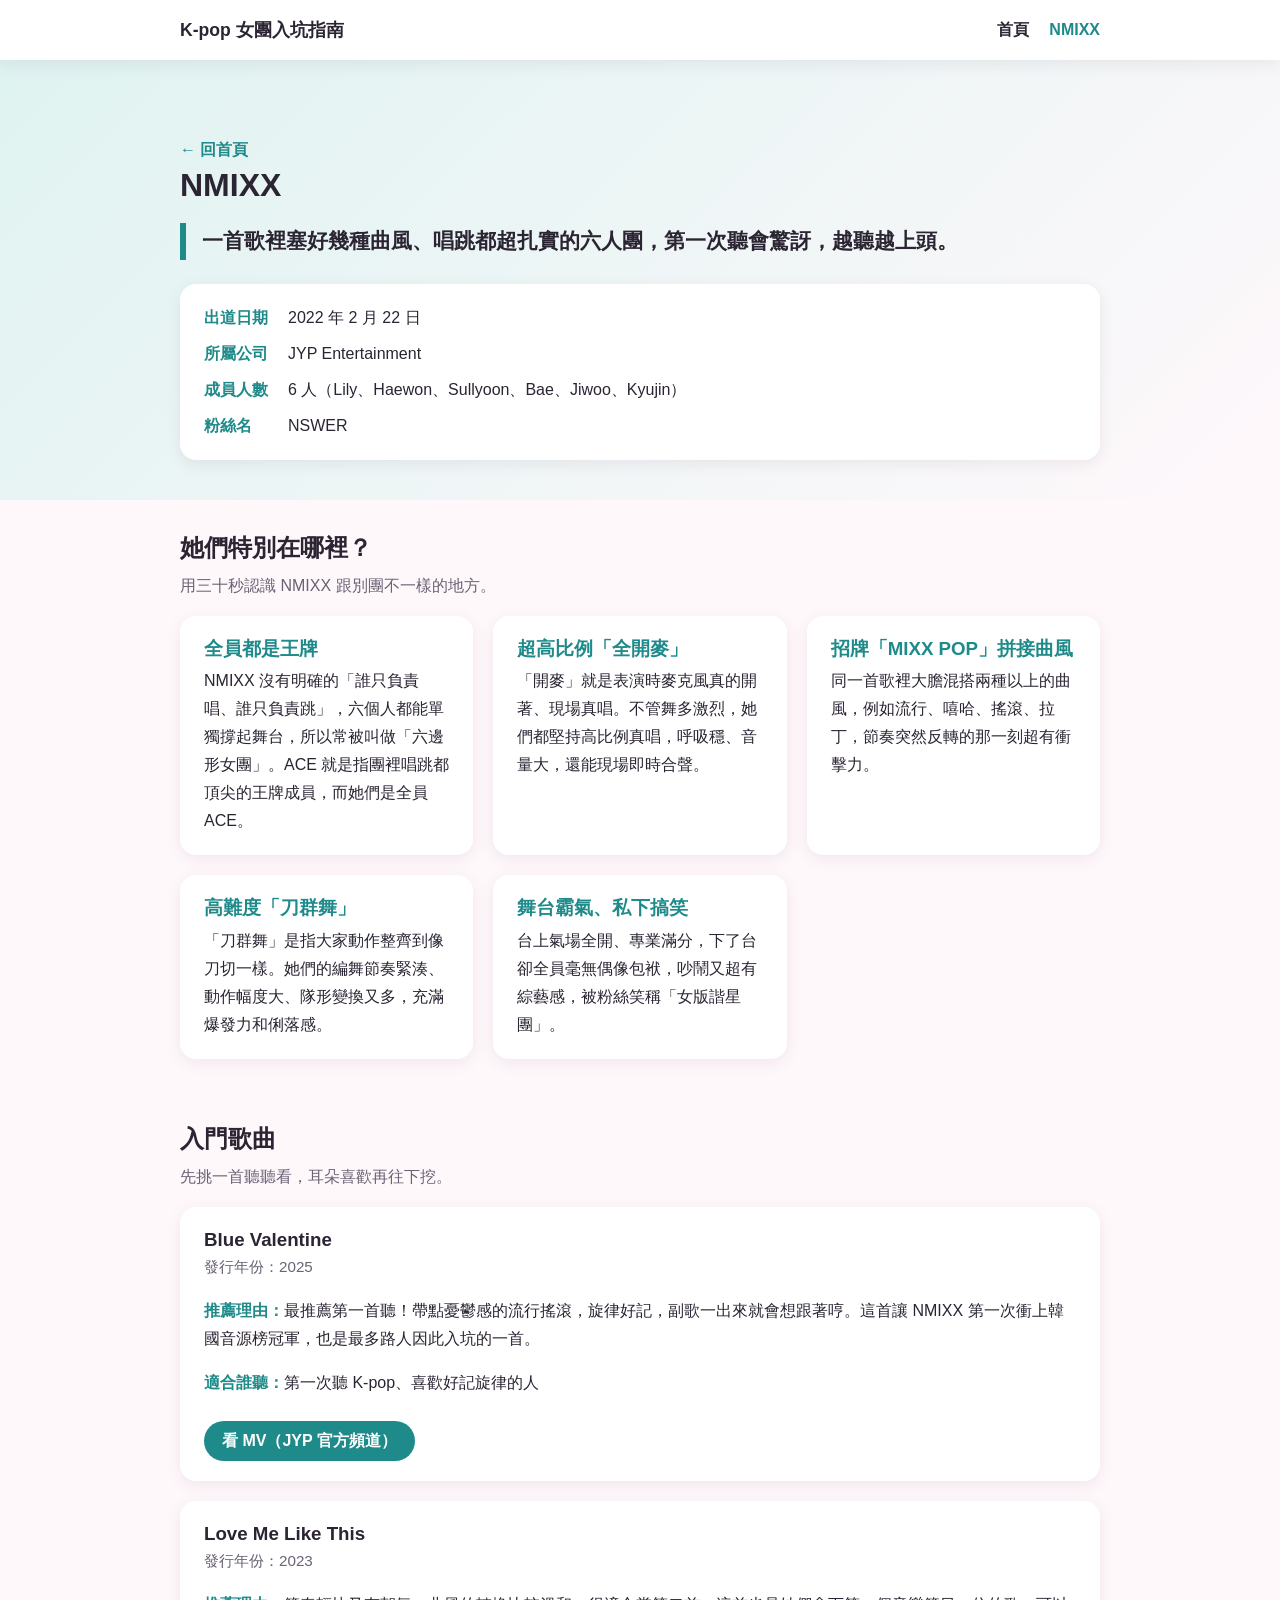
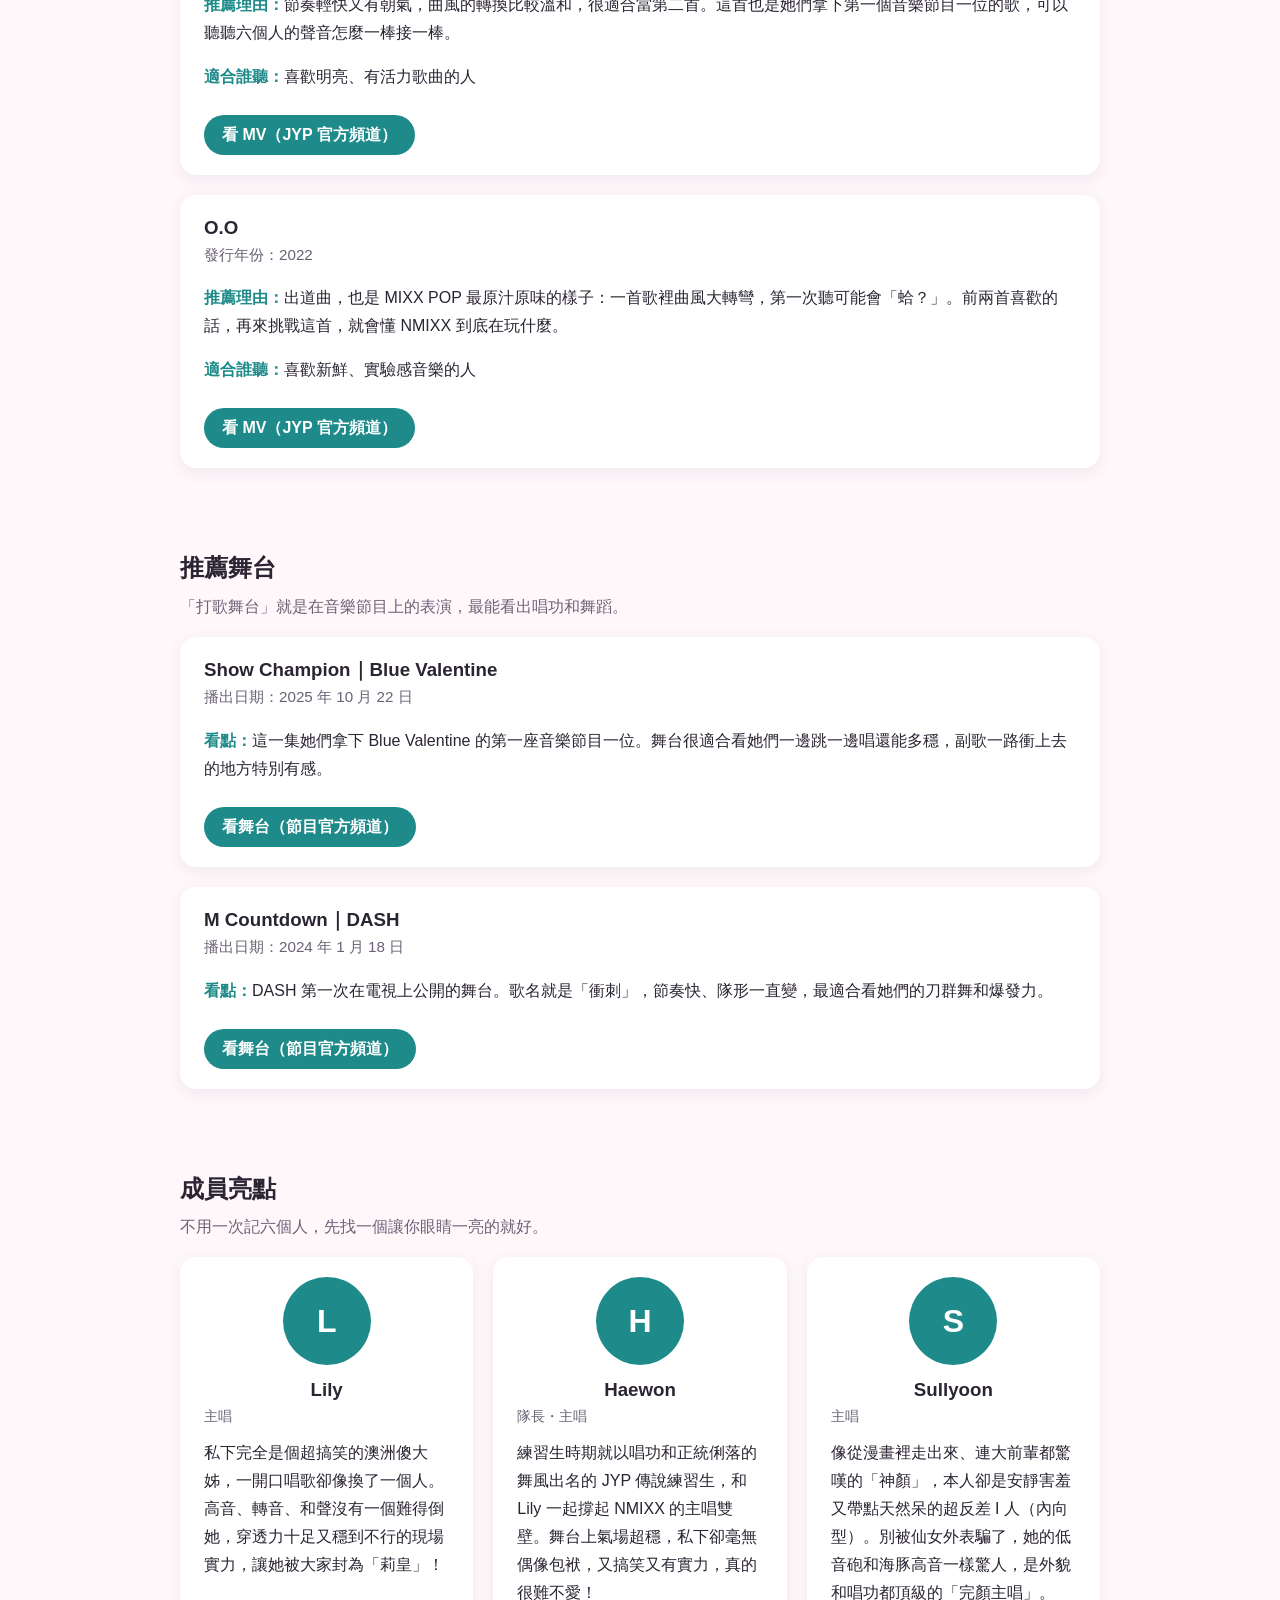
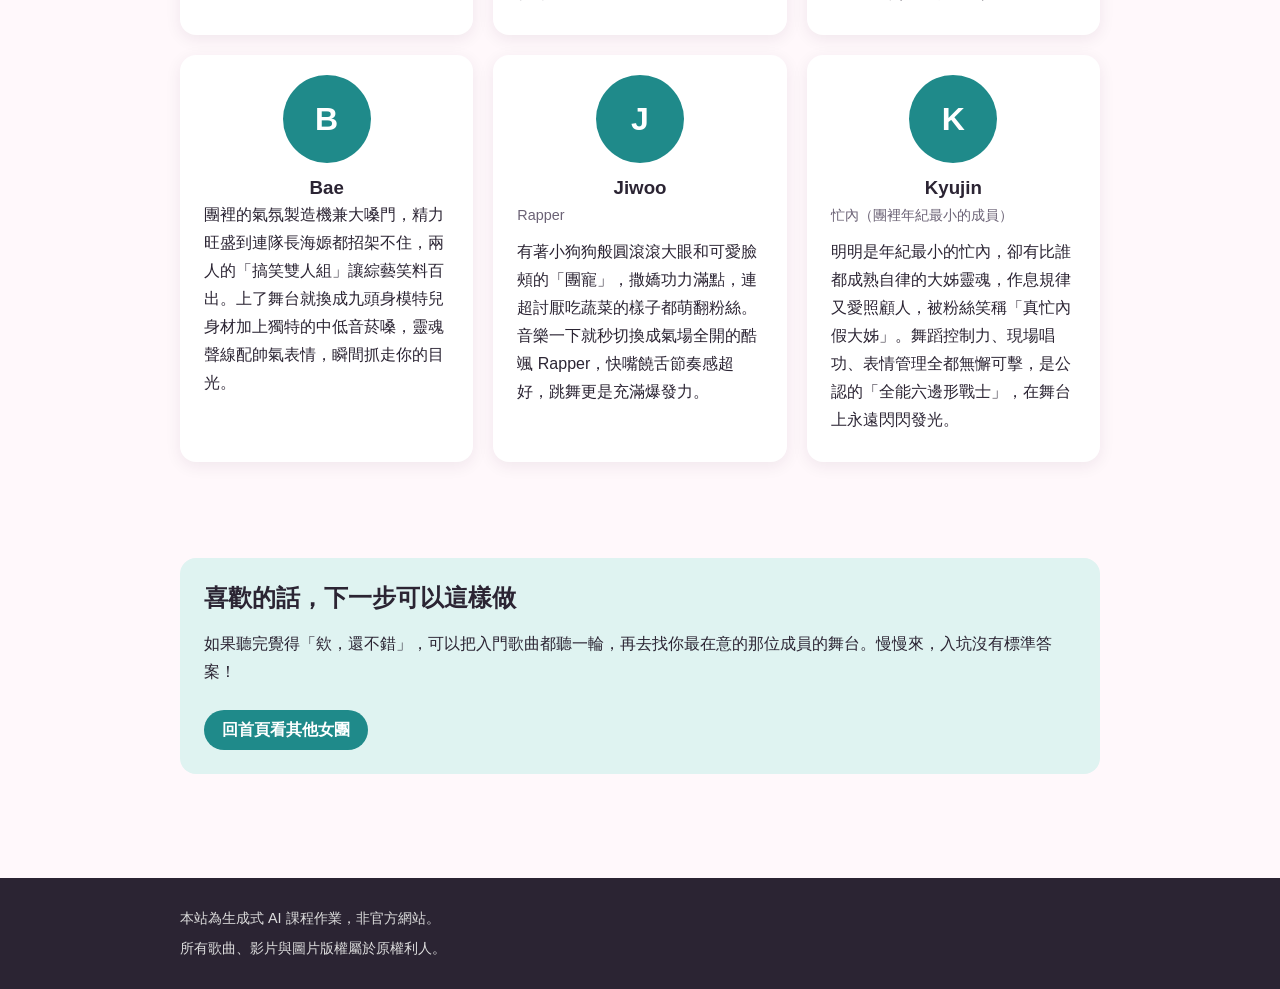
==== groups/nmixx.html @ 495c1757 "上傳 K-pop 女團入坑指南正式版" ====
<!DOCTYPE html>
<html lang="zh-Hant" class="no-js">
<head>
  <meta charset="UTF-8">
  <meta name="viewport" content="width=device-width, initial-scale=1.0">
  <title>NMIXX 入坑指南｜K-pop 女團入坑指南</title>
  <meta name="description" content="NMIXX 新手入坑指南：一句話介紹、團體特色、入門歌曲、推薦舞台、成員亮點。">
  <!-- 這個檔案在 groups/ 資料夾裡，所以要用 ../ 回到上一層找 css -->
  <link rel="stylesheet" href="../css/style.css">
</head>
<body class="group-nmixx">

  <!-- ===== 頁首與導覽列（和首頁一致） ===== -->
  <header class="site-header">
    <div class="container header-inner">
      <a class="site-title" href="../index.html">K-pop 女團入坑指南</a>
      <button class="nav-toggle" aria-expanded="false" aria-controls="site-nav">選單 ☰</button>
      <nav class="site-nav" id="site-nav" aria-label="主選單">
        <ul>
          <li><a href="../index.html">首頁</a></li>
          <li><a href="nmixx.html" aria-current="page">NMIXX</a></li>
        </ul>
      </nav>
    </div>
  </header>

  <main>
    <!-- ===== 區塊 1：基本資料＋一句話介紹 ===== -->
    <section class="hero">
      <div class="container">
        <a class="back-link" href="../index.html">← 回首頁</a>
        <h1>NMIXX</h1>
        <p class="one-liner">一首歌裡塞好幾種曲風、唱跳都超扎實的六人團，第一次聽會驚訝，越聽越上頭。</p>

        <div class="card profile">
          <dl>
            <dt>出道日期</dt>
            <dd>2022 年 2 月 22 日</dd>
            <dt>所屬公司</dt>
            <dd>JYP Entertainment</dd>
            <dt>成員人數</dt>
            <dd>6 人（Lily、Haewon、Sullyoon、Bae、Jiwoo、Kyujin）</dd>
            <dt>粉絲名</dt>
            <dd>NSWER</dd>
          </dl>
        </div>
      </div>
    </section>

    <!-- ===== 區塊 2：團體特色 ===== -->
    <section>
      <div class="container">
        <h2>她們特別在哪裡？</h2>
        <p class="section-intro">用三十秒認識 NMIXX 跟別團不一樣的地方。</p>
        <!-- 團體特色依作者指定為 5 點 -->
        <div class="grid">
          <div class="card feature">
            <h3>全員都是王牌</h3>
            <p>NMIXX 沒有明確的「誰只負責唱、誰只負責跳」，六個人都能單獨撐起舞台，所以常被叫做「六邊形女團」。ACE 就是指團裡唱跳都頂尖的王牌成員，而她們是全員 ACE。</p>
          </div>
          <div class="card feature">
            <h3>超高比例「全開麥」</h3>
            <p>「開麥」就是表演時麥克風真的開著、現場真唱。不管舞多激烈，她們都堅持高比例真唱，呼吸穩、音量大，還能現場即時合聲。</p>
          </div>
          <div class="card feature">
            <h3>招牌「MIXX POP」拼接曲風</h3>
            <p>同一首歌裡大膽混搭兩種以上的曲風，例如流行、嘻哈、搖滾、拉丁，節奏突然反轉的那一刻超有衝擊力。</p>
          </div>
          <div class="card feature">
            <h3>高難度「刀群舞」</h3>
            <p>「刀群舞」是指大家動作整齊到像刀切一樣。她們的編舞節奏緊湊、動作幅度大、隊形變換又多，充滿爆發力和俐落感。</p>
          </div>
          <div class="card feature">
            <h3>舞台霸氣、私下搞笑</h3>
            <p>台上氣場全開、專業滿分，下了台卻全員毫無偶像包袱，吵鬧又超有綜藝感，被粉絲笑稱「女版諧星團」。</p>
          </div>
        </div>
      </div>
    </section>

    <!-- ===== 區塊 3：入門歌曲 =====
         正式版：3 首（CLAUDE.md 規定 3–5 首），影片皆為 JYP 官方頻道。
         新增歌曲時，複製整個 <article class="card pick"> 區塊 -->
    <section>
      <div class="container">
        <h2>入門歌曲</h2>
        <p class="section-intro">先挑一首聽聽看，耳朵喜歡再往下挖。</p>

        <article class="card pick">
          <h3>Blue Valentine</h3>
          <p class="meta">發行年份：2025</p>
          <p><span class="label">推薦理由：</span>最推薦第一首聽！帶點憂鬱感的流行搖滾，旋律好記，副歌一出來就會想跟著哼。這首讓 NMIXX 第一次衝上韓國音源榜冠軍，也是最多路人因此入坑的一首。</p>
          <p><span class="label">適合誰聽：</span>第一次聽 K-pop、喜歡好記旋律的人</p>
          <a class="btn" href="https://www.youtube.com/watch?v=EmeW6li6bbo" target="_blank" rel="noopener">看 MV（JYP 官方頻道）</a>
        </article>

        <article class="card pick">
          <h3>Love Me Like This</h3>
          <p class="meta">發行年份：2023</p>
          <p><span class="label">推薦理由：</span>節奏輕快又有朝氣，曲風的轉換比較溫和，很適合當第二首。這首也是她們拿下第一個音樂節目一位的歌，可以聽聽六個人的聲音怎麼一棒接一棒。</p>
          <p><span class="label">適合誰聽：</span>喜歡明亮、有活力歌曲的人</p>
          <a class="btn" href="https://www.youtube.com/watch?v=EDnwWcFpObo" target="_blank" rel="noopener">看 MV（JYP 官方頻道）</a>
        </article>

        <article class="card pick">
          <h3>O.O</h3>
          <p class="meta">發行年份：2022</p>
          <p><span class="label">推薦理由：</span>出道曲，也是 MIXX POP 最原汁原味的樣子：一首歌裡曲風大轉彎，第一次聽可能會「蛤？」。前兩首喜歡的話，再來挑戰這首，就會懂 NMIXX 到底在玩什麼。</p>
          <p><span class="label">適合誰聽：</span>喜歡新鮮、實驗感音樂的人</p>
          <a class="btn" href="https://www.youtube.com/watch?v=3GWscde8rM8" target="_blank" rel="noopener">看 MV（JYP 官方頻道）</a>
        </article>
      </div>
    </section>

    <!-- ===== 區塊 4：推薦舞台 =====
         正式版：2 個（CLAUDE.md 規定 2–4 個），影片皆為節目官方頻道 -->
    <section>
      <div class="container">
        <h2>推薦舞台</h2>
        <p class="section-intro">「打歌舞台」就是在音樂節目上的表演，最能看出唱功和舞蹈。</p>

        <article class="card pick">
          <h3>Show Champion｜Blue Valentine</h3>
          <p class="meta">播出日期：2025 年 10 月 22 日</p>
          <p><span class="label">看點：</span>這一集她們拿下 Blue Valentine 的第一座音樂節目一位。舞台很適合看她們一邊跳一邊唱還能多穩，副歌一路衝上去的地方特別有感。</p>
          <a class="btn" href="https://www.youtube.com/watch?v=1QH321DFpo0" target="_blank" rel="noopener">看舞台（節目官方頻道）</a>
        </article>

        <article class="card pick">
          <h3>M Countdown｜DASH</h3>
          <p class="meta">播出日期：2024 年 1 月 18 日</p>
          <p><span class="label">看點：</span>DASH 第一次在電視上公開的舞台。歌名就是「衝刺」，節奏快、隊形一直變，最適合看她們的刀群舞和爆發力。</p>
          <a class="btn" href="https://www.youtube.com/watch?v=7T0Y1jU03GA" target="_blank" rel="noopener">看舞台（節目官方頻道）</a>
        </article>
      </div>
    </section>

    <!-- ===== 區塊 5：成員亮點 =====
         藝名、亮點介紹必填；擔當／位置、代表片段選填。
         亮點內容整理自作者提供的心得 -->
    <section>
      <div class="container">
        <h2>成員亮點</h2>
        <p class="section-intro">不用一次記六個人，先找一個讓你眼睛一亮的就好。</p>
        <div class="grid">

          <article class="card member">
            <div class="avatar" aria-hidden="true">L</div>
            <h3>Lily</h3>
            <p class="position">主唱</p>
            <p>私下完全是個超搞笑的澳洲傻大姊，一開口唱歌卻像換了一個人。高音、轉音、和聲沒有一個難得倒她，穿透力十足又穩到不行的現場實力，讓她被大家封為「莉皇」！</p>
          </article>

          <article class="card member">
            <div class="avatar" aria-hidden="true">H</div>
            <h3>Haewon</h3>
            <p class="position">隊長・主唱</p>
            <p>練習生時期就以唱功和正統俐落的舞風出名的 JYP 傳說練習生，和 Lily 一起撐起 NMIXX 的主唱雙壁。舞台上氣場超穩，私下卻毫無偶像包袱，又搞笑又有實力，真的很難不愛！</p>
          </article>

          <article class="card member">
            <div class="avatar" aria-hidden="true">S</div>
            <h3>Sullyoon</h3>
            <p class="position">主唱</p>
            <p>像從漫畫裡走出來、連大前輩都驚嘆的「神顏」，本人卻是安靜害羞又帶點天然呆的超反差 I 人（內向型）。別被仙女外表騙了，她的低音砲和海豚高音一樣驚人，是外貌和唱功都頂級的「完顏主唱」。</p>
          </article>

          <article class="card member">
            <div class="avatar" aria-hidden="true">B</div>
            <h3>Bae</h3>
            <p>團裡的氣氛製造機兼大嗓門，精力旺盛到連隊長海嫄都招架不住，兩人的「搞笑雙人組」讓綜藝笑料百出。上了舞台就換成九頭身模特兒身材加上獨特的中低音菸嗓，靈魂聲線配帥氣表情，瞬間抓走你的目光。</p>
          </article>

          <article class="card member">
            <div class="avatar" aria-hidden="true">J</div>
            <h3>Jiwoo</h3>
            <p class="position">Rapper</p>
            <p>有著小狗狗般圓滾滾大眼和可愛臉頰的「團寵」，撒嬌功力滿點，連超討厭吃蔬菜的樣子都萌翻粉絲。音樂一下就秒切換成氣場全開的酷颯 Rapper，快嘴饒舌節奏感超好，跳舞更是充滿爆發力。</p>
          </article>

          <article class="card member">
            <div class="avatar" aria-hidden="true">K</div>
            <h3>Kyujin</h3>
            <p class="position">忙內（團裡年紀最小的成員）</p>
            <p>明明是年紀最小的忙內，卻有比誰都成熟自律的大姊靈魂，作息規律又愛照顧人，被粉絲笑稱「真忙內假大姊」。舞蹈控制力、現場唱功、表情管理全都無懈可擊，是公認的「全能六邊形戰士」，在舞台上永遠閃閃發光。</p>
          </article>

        </div>
      </div>
    </section>

    <!-- ===== 區塊 6：下一步去哪裡 ===== -->
    <section>
      <div class="container">
        <div class="next-step">
          <h2>喜歡的話，下一步可以這樣做</h2>
          <p>如果聽完覺得「欸，還不錯」，可以把入門歌曲都聽一輪，再去找你最在意的那位成員的舞台。慢慢來，入坑沒有標準答案！</p>
          <a class="btn" href="../index.html">回首頁看其他女團</a>
        </div>
      </div>
    </section>
  </main>

  <!-- ===== 頁尾（和首頁一致） ===== -->
  <footer class="site-footer">
    <div class="container">
      <p>本站為生成式 AI 課程作業，非官方網站。</p>
      <p>所有歌曲、影片與圖片版權屬於原權利人。</p>
    </div>
  </footer>

  <script src="../js/main.js"></script>
</body>
</html>
---- css/style.css ----
/* =========================================
   K-pop 女團入坑指南 — 全站共用樣式
   ========================================= */

/* ---------- 1. 全站基本色（CSS 變數） ---------- */
:root {
  --bg: #fff8fb;          /* 頁面背景 */
  --text: #2b2433;        /* 主要文字 */
  --text-soft: #6b6275;   /* 次要文字 */
  --card: #ffffff;        /* 卡片底色 */
  --main: #e0558f;        /* 全站主色（粉紅） */
  --main-soft: #fde4ef;   /* 主色的淡色版 */
  --radius: 16px;         /* 圓角大小 */
  --shadow: 0 4px 16px rgba(60, 30, 70, 0.08);
}

/* ---------- 2. 各女團代表色 ----------
   在 <body> 或卡片加上 class="group-團名"，就會換成該團顏色 */
.group-nmixx {
  --main: #1f8a8a;        /* NMIXX 頁面用的青綠色（設計選擇，非官方色） */
  --main-soft: #dff3f1;
}

/* ---------- 3. 基本設定 ---------- */
* { box-sizing: border-box; }

body {
  margin: 0;
  background: var(--bg);
  color: var(--text);
  font-family: "Microsoft JhengHei", "PingFang TC", "Noto Sans TC", sans-serif;
  line-height: 1.75;
}

a { color: var(--main); }

h1, h2, h3 { line-height: 1.35; }

.container {
  max-width: 960px;
  margin: 0 auto;
  padding: 0 20px;
}

/* ---------- 4. 頁首與導覽列 ---------- */
.site-header {
  background: var(--card);
  box-shadow: var(--shadow);
  position: sticky;
  top: 0;
  z-index: 10;
}

.header-inner {
  display: flex;
  align-items: center;
  justify-content: space-between;
  min-height: 60px;
}

.site-title {
  font-weight: bold;
  font-size: 1.1rem;
  color: var(--text);
  text-decoration: none;
}

.site-nav ul {
  list-style: none;
  display: flex;
  gap: 20px;
  margin: 0;
  padding: 0;
}

.site-nav a {
  color: var(--text);
  text-decoration: none;
  font-weight: bold;
}

.site-nav a:hover,
.site-nav a[aria-current="page"] { color: var(--main); }

/* 手機版選單按鈕：電腦版先隱藏 */
.nav-toggle {
  display: none;
  background: var(--main-soft);
  border: none;
  border-radius: 8px;
  padding: 6px 12px;
  font-size: 1rem;
  cursor: pointer;
}

/* ---------- 5. 主視覺區（Hero） ---------- */
.hero {
  background: linear-gradient(135deg, var(--main-soft), var(--bg));
  padding: 56px 0 40px;
}

.hero h1 { font-size: 2rem; margin: 0 0 12px; }

.hero .lead {
  font-size: 1.15rem;
  max-width: 640px;
  margin: 0;
}

/* ---------- 6. 區塊與卡片 ---------- */
section { padding: 32px 0; }

section h2 {
  font-size: 1.5rem;
  margin: 0 0 8px;
}

.section-intro { color: var(--text-soft); margin-top: 0; }

.card {
  background: var(--card);
  border-radius: var(--radius);
  box-shadow: var(--shadow);
  padding: 20px 24px;
}

/* 自動排版的格子：手機一欄，螢幕夠寬時變多欄 */
.grid {
  display: grid;
  grid-template-columns: repeat(auto-fit, minmax(240px, 1fr));
  gap: 20px;
}

/* 標籤 */
.tag-list {
  list-style: none;
  display: flex;
  flex-wrap: wrap;
  gap: 8px;
  padding: 0;
  margin: 12px 0;
}

.tag {
  background: var(--main-soft);
  color: var(--main);
  border-radius: 999px;
  padding: 2px 12px;
  font-size: 0.9rem;
  font-weight: bold;
}

/* ---------- 7. 首頁：女團卡片 ---------- */
.group-card {
  display: block;
  text-decoration: none;
  color: var(--text);
  overflow: hidden;
  padding: 0;
  transition: transform 0.2s, box-shadow 0.2s;
}

.group-card:hover,
.group-card:focus {
  transform: translateY(-4px);
  box-shadow: 0 8px 24px rgba(60, 30, 70, 0.15);
}

/* 卡片上方的代表色色塊（之後可換成照片） */
.group-card .cover {
  background: var(--main);
  color: #fff;
  height: 120px;
  display: flex;
  align-items: center;
  justify-content: center;
  font-size: 2rem;
  font-weight: bold;
  letter-spacing: 0.1em;
}

.group-card .card-body { padding: 16px 20px 20px; }
.group-card h3 { margin: 0 0 4px; }
.group-card .more { color: var(--main); font-weight: bold; }

/* 還沒開放的團體卡片 */
.group-card.coming-soon {
  opacity: 0.6;
  cursor: default;
}
.group-card.coming-soon .cover { background: #c9c2cf; }
.group-card.coming-soon:hover { transform: none; }

/* 新手小提示 */
.tips { counter-reset: tip; }
.tips .card h3 { margin-top: 0; color: var(--main); }

/* ---------- 8. 女團頁 ---------- */
.back-link {
  display: inline-block;
  margin-top: 20px;
  text-decoration: none;
  font-weight: bold;
}

/* 一句話介紹 */
.one-liner {
  font-size: 1.3rem;
  font-weight: bold;
  border-left: 6px solid var(--main);
  padding-left: 16px;
  margin: 16px 0 24px;
}

/* 基本資料表 */
.profile dl {
  display: grid;
  grid-template-columns: max-content 1fr;
  gap: 8px 20px;
  margin: 0;
}
.profile dt { font-weight: bold; color: var(--main); }
.profile dd { margin: 0; }

/* 團體特色 */
.feature h3 { margin: 0 0 6px; color: var(--main); }
.feature p { margin: 0; }

/* 歌曲與舞台推薦卡 */
.pick { margin-bottom: 20px; }
.pick h3 { margin: 0; }
.pick .meta { color: var(--text-soft); margin: 2px 0 12px; font-size: 0.95rem; }
.pick .label { font-weight: bold; color: var(--main); }

.btn {
  display: inline-block;
  background: var(--main);
  color: #fff;
  text-decoration: none;
  font-weight: bold;
  border-radius: 999px;
  padding: 6px 18px;
  margin-top: 8px;
}

/* 成員亮點卡 */
.member { text-align: center; }

/* 沒有照片時的代表色圓形頭像 */
.member .avatar {
  width: 88px;
  height: 88px;
  border-radius: 50%;
  background: var(--main);
  color: #fff;
  font-size: 2rem;
  font-weight: bold;
  display: flex;
  align-items: center;
  justify-content: center;
  margin: 0 auto 12px;
}

.member h3 { margin: 0; }
.member .position { color: var(--text-soft); font-size: 0.9rem; margin: 2px 0 10px; }
.member p { text-align: left; margin: 0 0 8px; }

/* 下一步區塊 */
.next-step {
  background: var(--main-soft);
  border-radius: var(--radius);
  padding: 24px;
  margin: 32px 0;
}

/* ---------- 9. 待確認／待補標示（正式發布前要全部移除） ---------- */
.todo {
  background: #fff3a6;
  color: #6b4e00;
  border-radius: 4px;
  padding: 0 4px;
  font-size: 0.9em;
  font-weight: bold;
}

.todo-link { cursor: not-allowed; }

/* ---------- 10. 頁尾 ---------- */
.site-footer {
  background: var(--text);
  color: #ddd;
  padding: 24px 0;
  margin-top: 40px;
  font-size: 0.9rem;
}
.site-footer p { margin: 4px 0; }

/* ---------- 11. 手機版（螢幕寬度 640px 以下） ---------- */
@media (max-width: 640px) {
  .nav-toggle { display: block; }

  /* 選單預設收起，按按鈕後加上 .open 才展開 */
  .site-nav {
    display: none;
    position: absolute;
    top: 60px;
    left: 0;
    right: 0;
    background: var(--card);
    box-shadow: var(--shadow);
  }
  .site-nav.open { display: block; }
  .site-nav ul { flex-direction: column; gap: 0; }
  .site-nav a { display: block; padding: 12px 20px; }

  .hero h1 { font-size: 1.6rem; }
  .one-liner { font-size: 1.1rem; }
}

/* 沒有 JavaScript 時，手機選單直接展開，確保一定能點 */
.no-js .site-nav { display: block; position: static; box-shadow: none; }
.no-js .nav-toggle { display: none; }
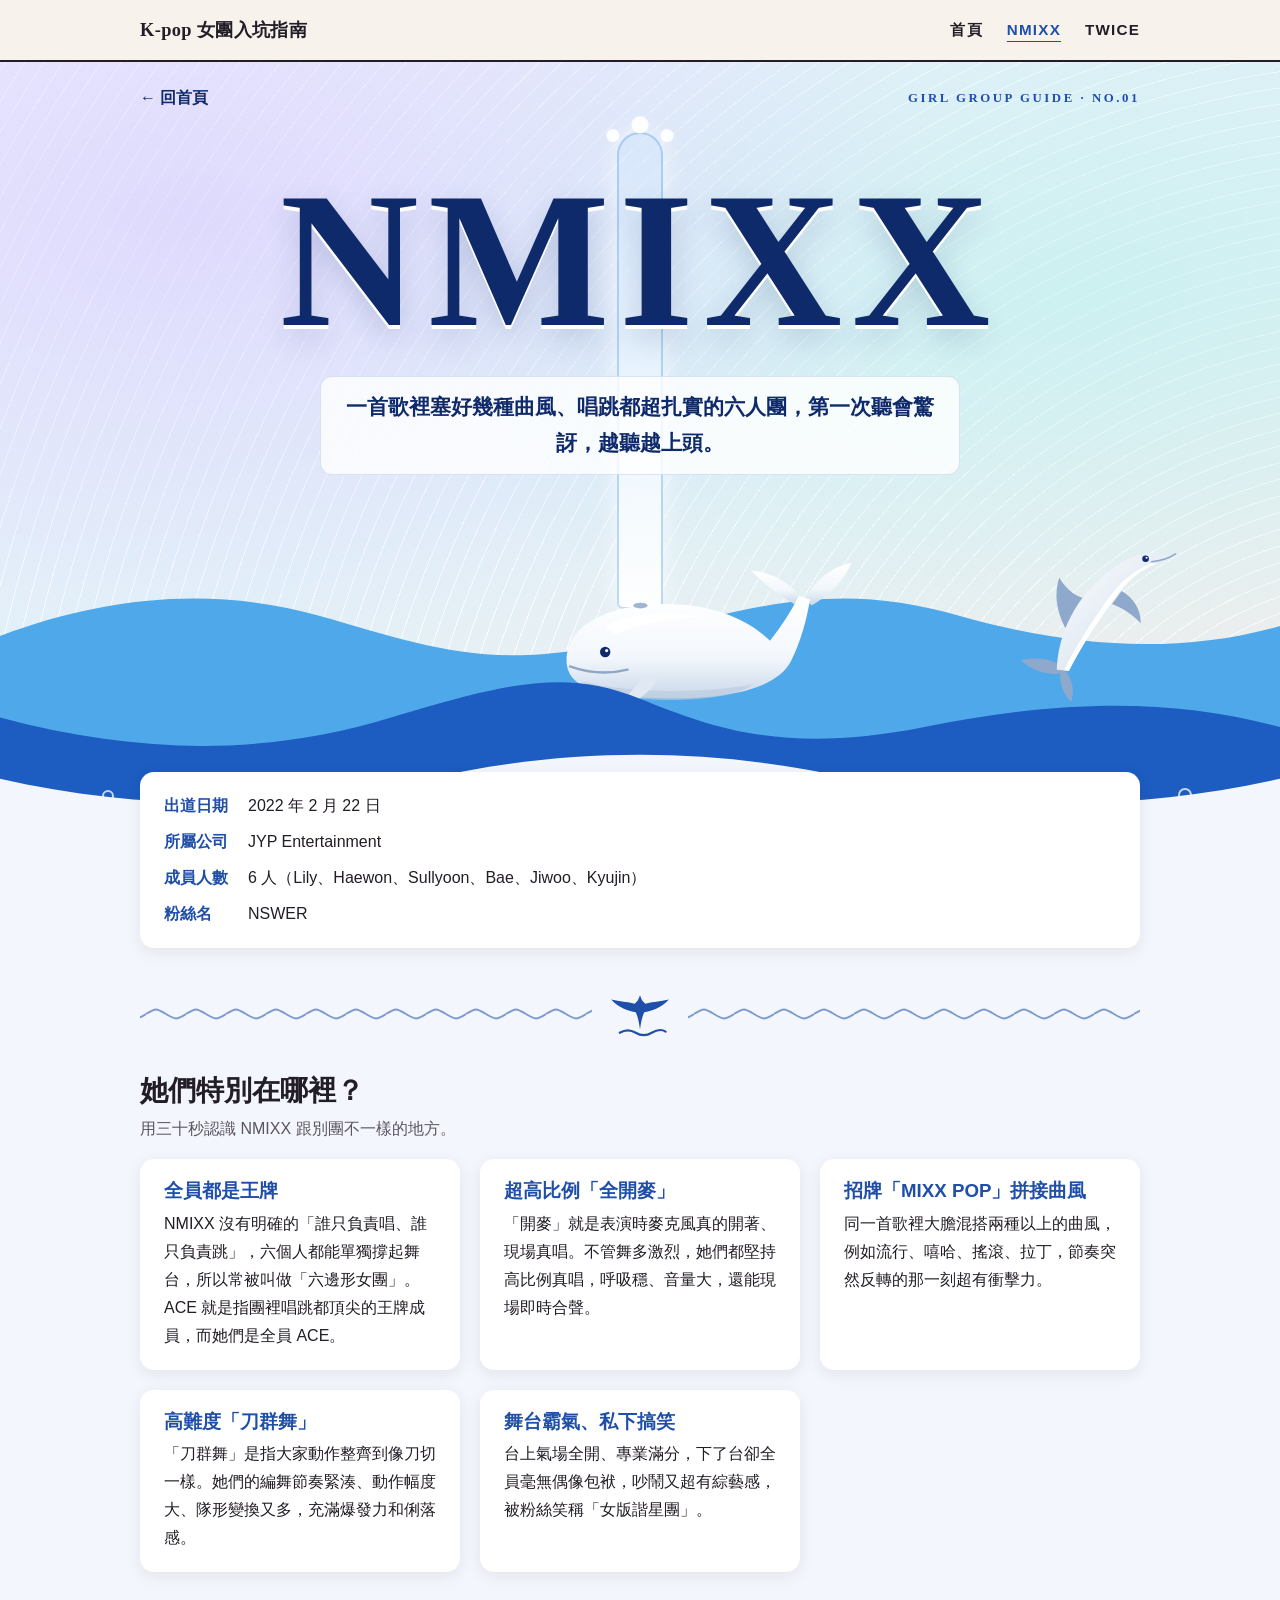
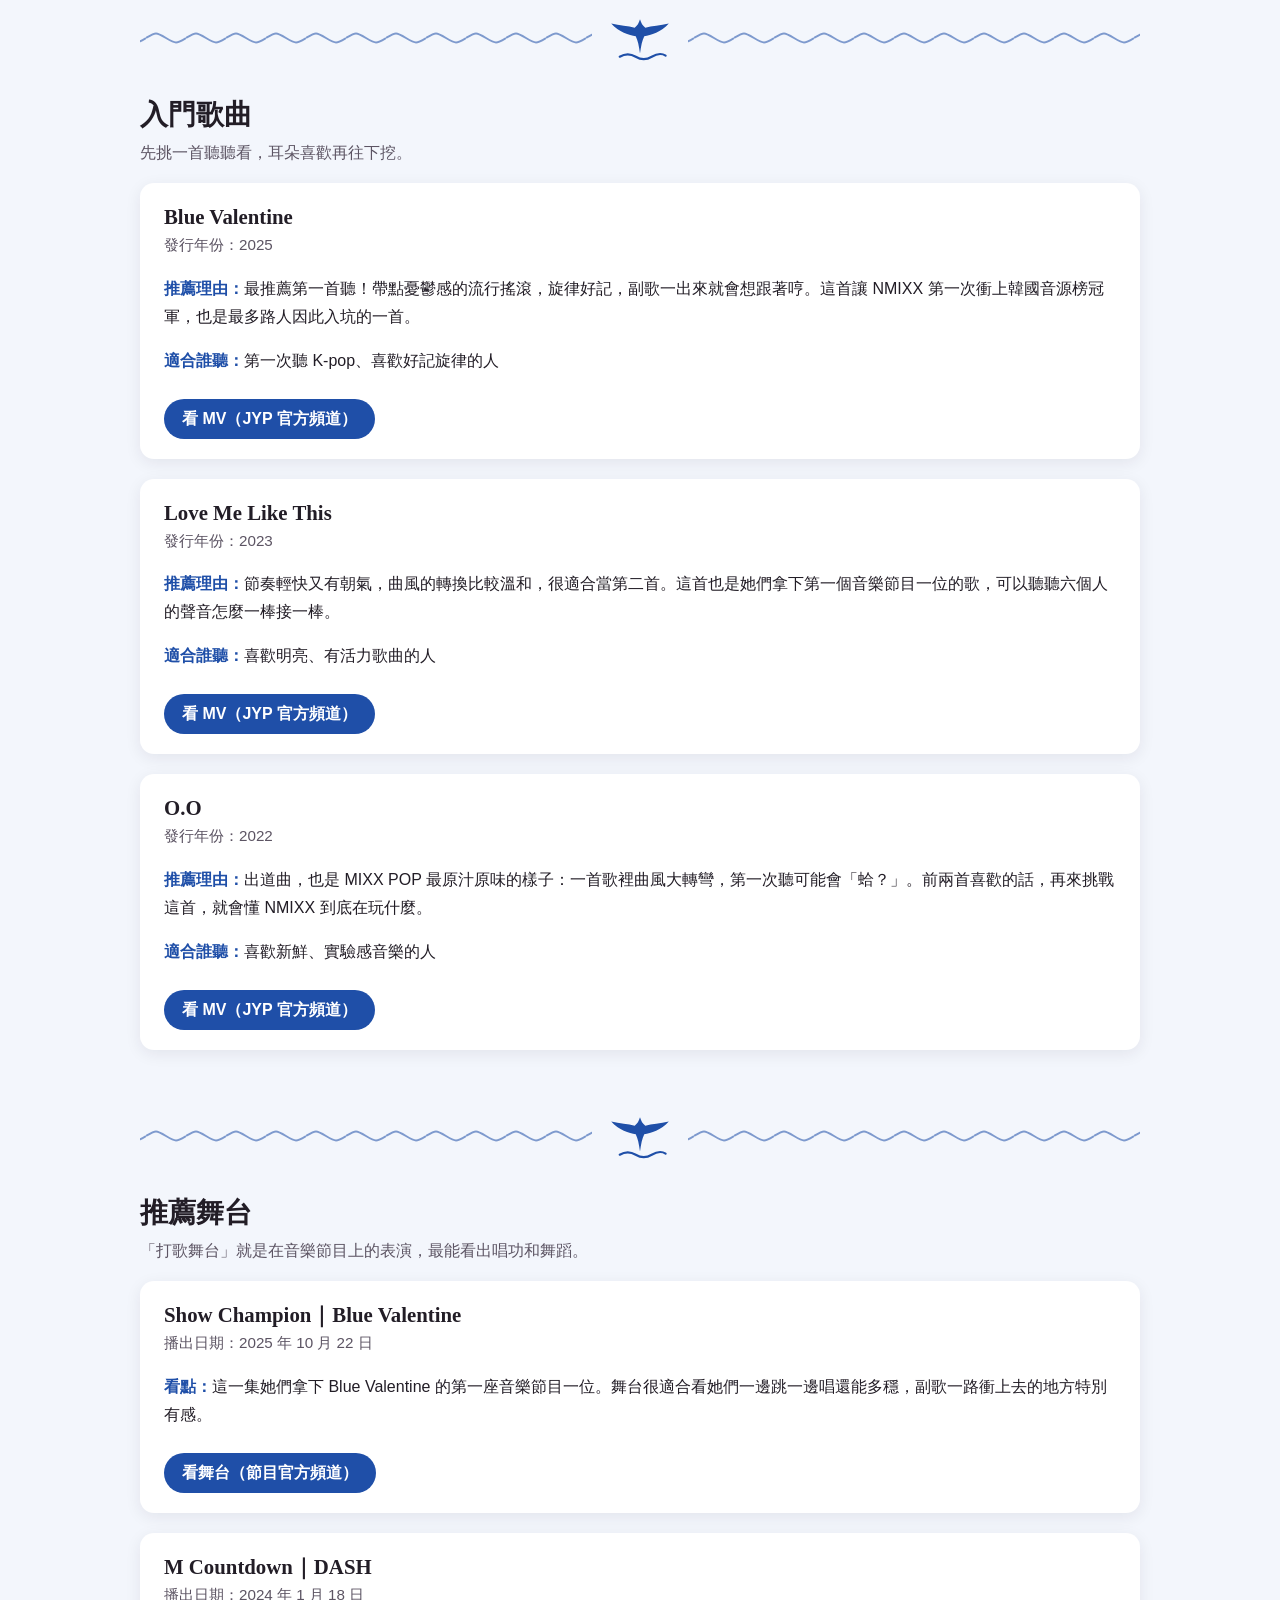
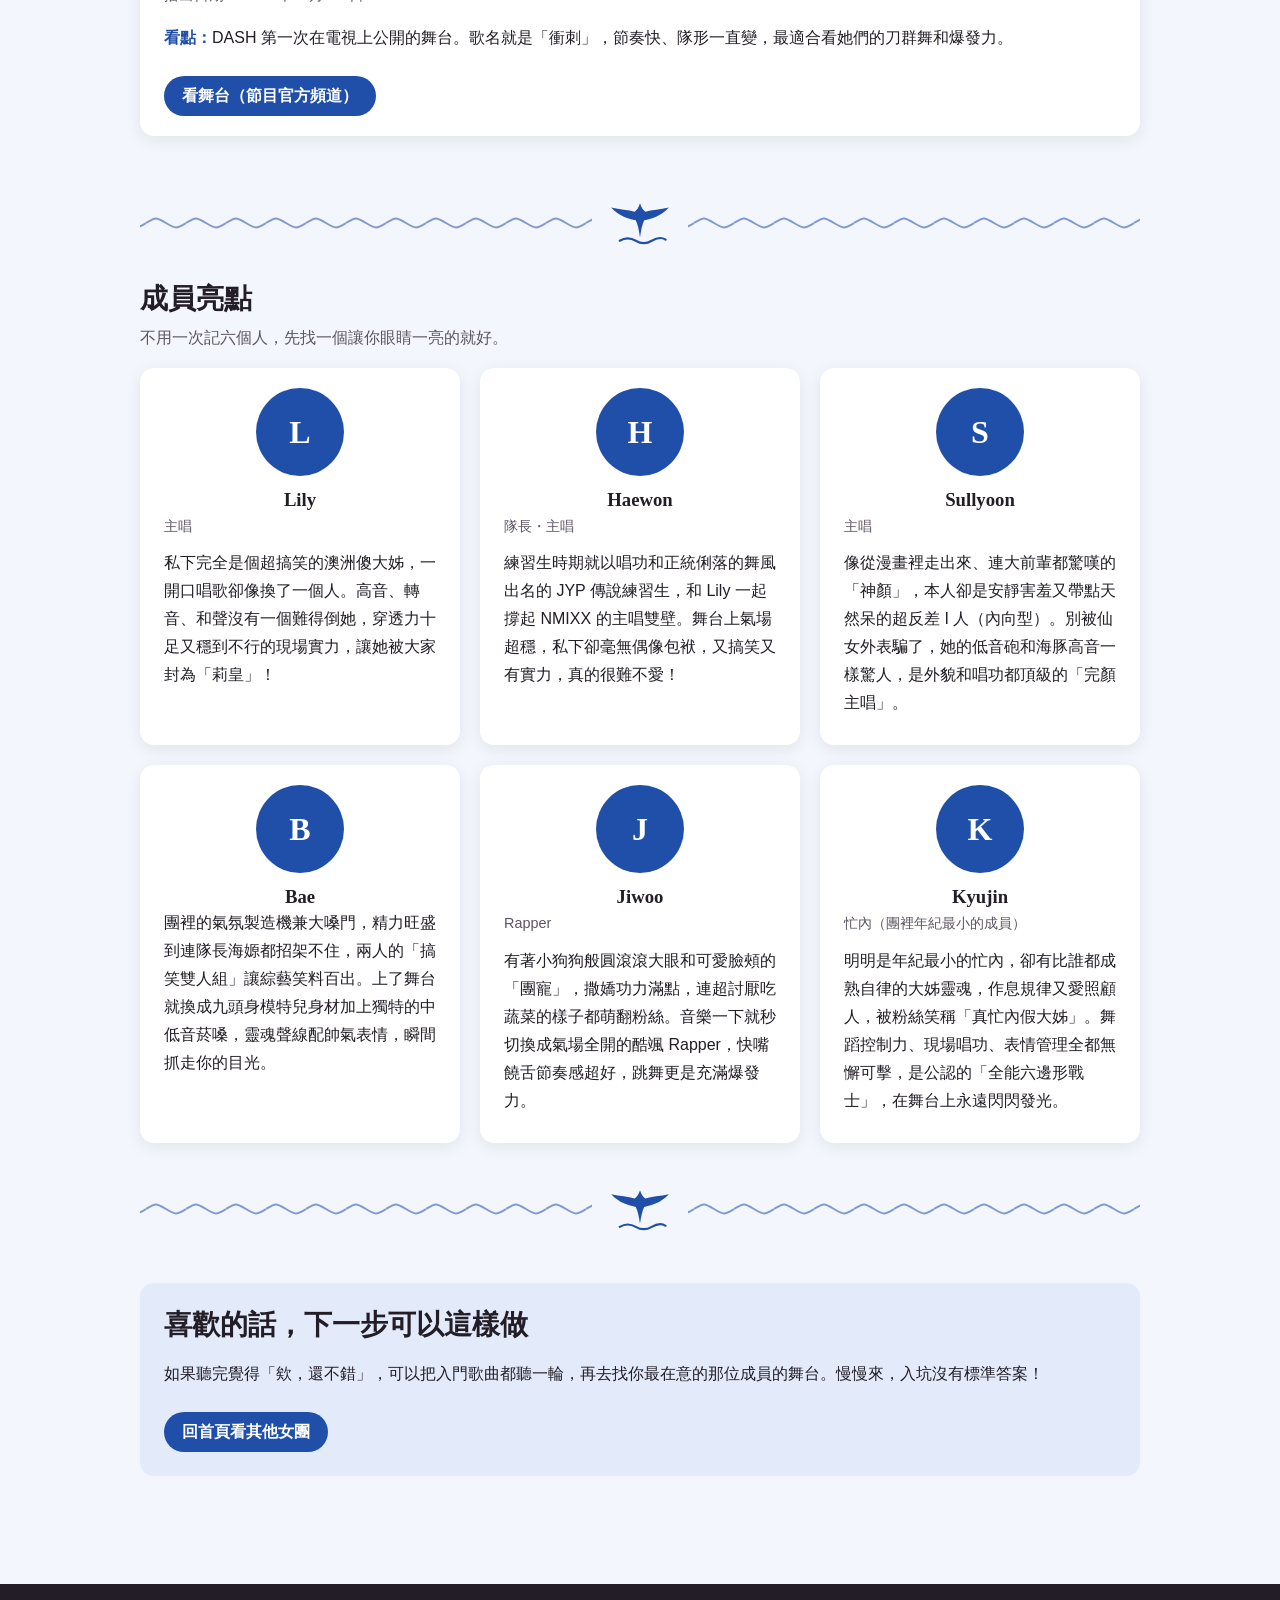
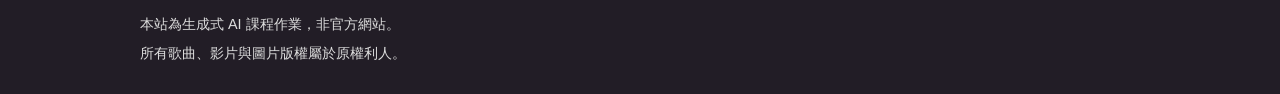
==== commit 02c181b6: "改版：音樂雜誌首頁、NMIXX 海洋首屏、新增 TWICE" ====
--- a/groups/nmixx.html
+++ b/groups/nmixx.html
@@ -7,6 +7,8 @@
   <meta name="description" content="NMIXX 新手入坑指南：一句話介紹、團體特色、入門歌曲、推薦舞台、成員亮點。">
   <!-- 這個檔案在 groups/ 資料夾裡，所以要用 ../ 回到上一層找 css -->
   <link rel="stylesheet" href="../css/style.css">
+  <!-- NMIXX 專屬的首屏與裝飾樣式（所有選擇器都以 .group-nmixx 開頭） -->
+  <link rel="stylesheet" href="../css/groups/nmixx.css">
 </head>
 <body class="group-nmixx">
 
@@ -19,19 +21,60 @@
         <ul>
           <li><a href="../index.html">首頁</a></li>
           <li><a href="nmixx.html" aria-current="page">NMIXX</a></li>
+          <li><a href="twice.html">TWICE</a></li>
         </ul>
       </nav>
     </div>
   </header>
 
   <main>
-    <!-- ===== 區塊 1：基本資料＋一句話介紹 ===== -->
-    <section class="hero">
-      <div class="container">
-        <a class="back-link" href="../index.html">← 回首頁</a>
-        <h1>NMIXX</h1>
+    <!-- ===== 區塊 1：基本資料＋一句話介紹 =====
+         首屏是一張「海洋專輯封面」，依官方手燈的白色鯨魚與寶藍色水做原創詮釋。
+         圖層由後到前：珠光粉彩背景 → 鯨魚噴出的水柱（穿過 NMIXX 大字後方）→ NMIXX 大字
+         → 後層海浪 → 白色鯨魚與海豚（設計靈感）→ 前層海浪 -->
+    <section class="ocean-hero" aria-labelledby="group-title">
+      <!-- 背景的珠光與細線（純裝飾） -->
+      <div class="ocean-light" aria-hidden="true"></div>
+
+      <div class="container hero-inner">
+        <div class="hero-topline">
+          <a class="back-link" href="../index.html">← 回首頁</a>
+          <span class="kicker">GIRL GROUP GUIDE · No.01</span>
+        </div>
+
+        <h1 id="group-title" class="wordmark">NMIXX</h1>
+
         <p class="one-liner">一首歌裡塞好幾種曲風、唱跳都超扎實的六人團，第一次聽會驚訝，越聽越上頭。</p>
-
+      </div>
+
+      <!-- 鯨魚噴出的水柱：從海面一路往上沖，經過 NMIXX 大字後方 -->
+      <div class="water-column" aria-hidden="true"></div>
+
+      <!-- 後層海浪（寶藍漩渦） -->
+      <svg class="wave wave-back" viewBox="0 0 1440 200" preserveAspectRatio="none" aria-hidden="true">
+        <path d="M0 90 C120 50 240 40 360 70 C480 100 560 130 720 90 C880 50 960 40 1080 70 C1200 100 1320 110 1440 80 L1440 200 L0 200 Z"/>
+      </svg>
+      <svg class="wave wave-mid" viewBox="0 0 1440 180" preserveAspectRatio="none" aria-hidden="true">
+        <path d="M0 80 C160 120 300 120 440 80 C580 40 640 30 720 60 C800 90 880 120 1040 90 C1200 60 1320 60 1440 90 L1440 180 L0 180 Z"/>
+      </svg>
+
+      <!-- 浮在浪頭上、尾巴翹起的白色鯨魚（官方手燈象徵） -->
+      <img class="hero-whale" src="../images/nmixx/whale.svg" alt="" aria-hidden="true">
+      <!-- 躍出水面的海豚（設計靈感） -->
+      <img class="hero-dolphin" src="../images/nmixx/dolphin.svg" alt="" aria-hidden="true">
+      <div class="bubbles" aria-hidden="true">
+        <span></span><span></span><span></span><span></span><span></span><span></span>
+      </div>
+
+      <!-- 前層海浪：顏色和下方內容的底色接起來 -->
+      <svg class="wave wave-front" viewBox="0 0 1440 120" preserveAspectRatio="none" aria-hidden="true">
+        <path d="M0 50 C160 85 320 85 480 50 C640 15 800 15 960 50 C1120 85 1280 85 1440 50 L1440 120 L0 120 Z"/>
+      </svg>
+    </section>
+
+    <!-- 基本資料卡：緊接在首屏下方，往上疊在海浪上 -->
+    <section class="profile-section">
+      <div class="container">
         <div class="card profile">
           <dl>
             <dt>出道日期</dt>
@@ -47,6 +90,9 @@
       </div>
     </section>
 
+    <!-- 段落分隔：鯨尾＋水波線 -->
+    <div class="section-divider" aria-hidden="true"><img src="../images/nmixx/whale-tail.svg" alt=""></div>
+
     <!-- ===== 區塊 2：團體特色 ===== -->
     <section>
       <div class="container">
@@ -77,6 +123,9 @@
         </div>
       </div>
     </section>
+
+    <!-- 段落分隔：鯨尾＋水波線 -->
+    <div class="section-divider" aria-hidden="true"><img src="../images/nmixx/whale-tail.svg" alt=""></div>
 
     <!-- ===== 區塊 3：入門歌曲 =====
          正式版：3 首（CLAUDE.md 規定 3–5 首），影片皆為 JYP 官方頻道。
@@ -112,6 +161,9 @@
       </div>
     </section>
 
+    <!-- 段落分隔：鯨尾＋水波線 -->
+    <div class="section-divider" aria-hidden="true"><img src="../images/nmixx/whale-tail.svg" alt=""></div>
+
     <!-- ===== 區塊 4：推薦舞台 =====
          正式版：2 個（CLAUDE.md 規定 2–4 個），影片皆為節目官方頻道 -->
     <section>
@@ -135,6 +187,9 @@
       </div>
     </section>
 
+    <!-- 段落分隔：鯨尾＋水波線 -->
+    <div class="section-divider" aria-hidden="true"><img src="../images/nmixx/whale-tail.svg" alt=""></div>
+
     <!-- ===== 區塊 5：成員亮點 =====
          藝名、亮點介紹必填；擔當／位置、代表片段選填。
          亮點內容整理自作者提供的心得 -->
@@ -188,6 +243,9 @@
         </div>
       </div>
     </section>
+
+    <!-- 段落分隔：鯨尾＋水波線 -->
+    <div class="section-divider" aria-hidden="true"><img src="../images/nmixx/whale-tail.svg" alt=""></div>
 
     <!-- ===== 區塊 6：下一步去哪裡 ===== -->
     <section>
--- a/css/style.css
+++ b/css/style.css
@@ -1,24 +1,37 @@
 /* =========================================
-   K-pop 女團入坑指南 — 全站共用樣式
+   K-pop 女團入坑指南 — 全站共用樣式（音樂雜誌版）
+   各團專屬的首屏與裝飾請寫在 css/groups/團名.css
    ========================================= */
 
-/* ---------- 1. 全站基本色（CSS 變數） ---------- */
+/* ---------- 1. 全站基本色與字型（CSS 變數） ---------- */
 :root {
-  --bg: #fff8fb;          /* 頁面背景 */
-  --text: #2b2433;        /* 主要文字 */
-  --text-soft: #6b6275;   /* 次要文字 */
+  --paper: #f7f3ec;       /* 雜誌紙張底色 */
+  --bg: var(--paper);     /* 頁面背景（各團可覆寫） */
+  --text: #221d26;        /* 主要文字 */
+  --text-soft: #5c5463;   /* 次要文字 */
   --card: #ffffff;        /* 卡片底色 */
-  --main: #e0558f;        /* 全站主色（粉紅） */
-  --main-soft: #fde4ef;   /* 主色的淡色版 */
-  --radius: 16px;         /* 圓角大小 */
-  --shadow: 0 4px 16px rgba(60, 30, 70, 0.08);
-}
-
-/* ---------- 2. 各女團代表色 ----------
-   在 <body> 或卡片加上 class="group-團名"，就會換成該團顏色 */
+  --line: #221d26;        /* 雜誌細線 */
+  --main: #a92c63;        /* 全站主色（粉紅，已加深確保對比） */
+  --main-soft: #f9e1ec;   /* 主色淡色版 */
+  --radius: 14px;
+  --shadow: 0 4px 16px rgba(40, 20, 50, 0.08);
+  --font-body: "Microsoft JhengHei", "PingFang TC", "Noto Sans TC", sans-serif;
+  /* 雜誌標題：英文數字用襯線字，中文自動退回黑體 */
+  --font-display: Georgia, "Times New Roman", "Microsoft JhengHei", "PingFang TC", serif;
+}
+
+/* ---------- 2. 各團代表色 ----------
+   團體頁 <body> 和首頁封面卡都加上 class="group-團名"
+   --cover-bg：首頁封面卡的封面底色 */
 .group-nmixx {
-  --main: #1f8a8a;        /* NMIXX 頁面用的青綠色（設計選擇，非官方色） */
-  --main-soft: #dff3f1;
+  --main: #1f4fa8;        /* NMIXX 寶藍（取自官方手燈的水色意象，設計選擇） */
+  --main-soft: #e3ebfa;
+  --cover-bg: linear-gradient(170deg, #5aaef0 0%, #1d5cc0 50%, #0c2f86 100%);
+}
+.group-twice {
+  --main: #b8235f;        /* TWICE 莓紅（官方 Neon Magenta 加深，確保文字對比） */
+  --main-soft: #ffe3ee;
+  --cover-bg: linear-gradient(160deg, #ffb07a 0%, #ff6fa8 40%, #a8124b 100%);  /* 官方雙色 Apricot → Neon Magenta */
 }
 
 /* ---------- 3. 基本設定 ---------- */
@@ -28,27 +41,27 @@
   margin: 0;
   background: var(--bg);
   color: var(--text);
-  font-family: "Microsoft JhengHei", "PingFang TC", "Noto Sans TC", sans-serif;
+  font-family: var(--font-body);
   line-height: 1.75;
 }
 
 a { color: var(--main); }
-
-h1, h2, h3 { line-height: 1.35; }
+img { max-width: 100%; }
+h1, h2, h3 { line-height: 1.3; }
 
 .container {
-  max-width: 960px;
+  max-width: 1040px;
   margin: 0 auto;
   padding: 0 20px;
 }
 
-/* ---------- 4. 頁首與導覽列 ---------- */
+/* ---------- 4. 頁首與導覽列（全站共用） ---------- */
 .site-header {
-  background: var(--card);
-  box-shadow: var(--shadow);
+  background: var(--paper);
+  border-bottom: 2px solid var(--line);
   position: sticky;
   top: 0;
-  z-index: 10;
+  z-index: 20;
 }
 
 .header-inner {
@@ -59,16 +72,18 @@
 }
 
 .site-title {
-  font-weight: bold;
-  font-size: 1.1rem;
+  font-family: var(--font-display);
+  font-weight: bold;
+  font-size: 1.15rem;
   color: var(--text);
   text-decoration: none;
+  letter-spacing: 0.02em;
 }
 
 .site-nav ul {
   list-style: none;
   display: flex;
-  gap: 20px;
+  gap: 24px;
   margin: 0;
   padding: 0;
 }
@@ -77,46 +92,238 @@
   color: var(--text);
   text-decoration: none;
   font-weight: bold;
+  font-size: 0.95rem;
+  letter-spacing: 0.08em;
 }
 
 .site-nav a:hover,
-.site-nav a[aria-current="page"] { color: var(--main); }
+.site-nav a[aria-current="page"] {
+  color: var(--main);
+  text-decoration: underline;
+  text-underline-offset: 6px;
+}
 
 /* 手機版選單按鈕：電腦版先隱藏 */
 .nav-toggle {
   display: none;
-  background: var(--main-soft);
-  border: none;
-  border-radius: 8px;
-  padding: 6px 12px;
-  font-size: 1rem;
+  background: transparent;
+  border: 2px solid var(--line);
+  border-radius: 999px;
+  padding: 4px 14px;
+  font-size: 0.95rem;
+  font-weight: bold;
+  color: var(--text);
   cursor: pointer;
 }
 
-/* ---------- 5. 主視覺區（Hero） ---------- */
-.hero {
-  background: linear-gradient(135deg, var(--main-soft), var(--bg));
-  padding: 56px 0 40px;
-}
-
-.hero h1 { font-size: 2rem; margin: 0 0 12px; }
-
-.hero .lead {
+/* ---------- 5. 文字層級（全站共用） ---------- */
+section { padding: 36px 0; }
+
+section h2 {
+  font-family: var(--font-display);
+  font-size: 1.75rem;
+  margin: 0 0 6px;
+}
+
+.section-intro { color: var(--text-soft); margin-top: 0; }
+
+/* 雜誌小標籤，例如 ISSUE 01、No.01 */
+.kicker {
+  display: inline-block;
+  font-family: var(--font-display);
+  font-size: 0.8rem;
+  font-weight: bold;
+  letter-spacing: 0.2em;
+  text-transform: uppercase;
+}
+
+/* ---------- 6. 首頁：雜誌首屏 ---------- */
+.masthead {
+  display: flex;
+  justify-content: space-between;
+  flex-wrap: wrap;
+  gap: 8px;
+  border-bottom: 1px solid var(--line);
+  padding: 14px 0 10px;
+  font-family: var(--font-display);
+  font-size: 0.8rem;
+  letter-spacing: 0.2em;
+}
+
+.mag-hero { padding: 0 0 48px; }
+
+.mag-hero-grid {
+  display: grid;
+  grid-template-columns: 1.6fr 1fr;
+  gap: 40px;
+  align-items: start;
+  padding-top: 32px;
+}
+
+.mag-hero .kicker { color: var(--main); }
+
+.mag-hero h1 {
+  font-family: var(--font-display);
+  font-size: clamp(2.1rem, 4.4vw, 3.3rem);
+  line-height: 1.18;
+  margin: 10px 0 20px;
+  letter-spacing: 0.01em;
+}
+
+.mag-hero .lead {
+  font-size: 1.12rem;
+  max-width: 560px;
+  margin: 0 0 24px;
+}
+
+.btn-start {
+  display: inline-block;
+  background: var(--text);
+  color: #fff;
+  text-decoration: none;
+  font-weight: bold;
+  border-radius: 999px;
+  padding: 12px 26px;
+}
+.btn-start:hover,
+.btn-start:focus { background: var(--main); }
+
+/* 編輯小提示（雜誌側欄） */
+.editor-notes {
+  border-top: 4px solid var(--line);
+  border-bottom: 1px solid var(--line);
+  padding: 16px 0 4px;
+}
+
+.editor-notes h2 {
   font-size: 1.15rem;
-  max-width: 640px;
+  margin: 0 0 8px;
+}
+
+.editor-notes ol {
+  list-style: none;
   margin: 0;
-}
-
-/* ---------- 6. 區塊與卡片 ---------- */
-section { padding: 32px 0; }
-
-section h2 {
-  font-size: 1.5rem;
-  margin: 0 0 8px;
-}
-
-.section-intro { color: var(--text-soft); margin-top: 0; }
-
+  padding: 0;
+}
+
+.editor-notes li {
+  display: grid;
+  grid-template-columns: 44px 1fr;
+  gap: 4px 10px;
+  padding: 12px 0;
+  border-top: 1px solid rgba(34, 29, 38, 0.2);
+}
+
+.editor-notes .num {
+  grid-row: span 2;
+  font-family: var(--font-display);
+  font-size: 1.8rem;
+  line-height: 1;
+  color: var(--main);
+}
+
+.editor-notes h3 { margin: 0; font-size: 1rem; }
+.editor-notes p { margin: 0; font-size: 0.95rem; color: var(--text-soft); }
+
+/* ---------- 7. 首頁：本期封面（封面卡模板） ---------- */
+.covers-head {
+  display: flex;
+  align-items: baseline;
+  justify-content: space-between;
+  flex-wrap: wrap;
+  gap: 8px;
+  border-top: 4px solid var(--line);
+  padding-top: 14px;
+  margin-bottom: 20px;
+}
+
+.covers-grid {
+  display: grid;
+  grid-template-columns: repeat(auto-fill, minmax(250px, 1fr));
+  gap: 24px;
+}
+
+.cover-card {
+  display: flex;
+  flex-direction: column;
+  background: var(--card);
+  color: var(--text);
+  text-decoration: none;
+  border-radius: 6px;
+  overflow: hidden;
+  box-shadow: var(--shadow);
+  transition: transform 0.2s, box-shadow 0.2s;
+}
+
+.cover-card:hover,
+.cover-card:focus {
+  transform: translateY(-6px) rotate(-0.4deg);
+  box-shadow: 0 12px 28px rgba(40, 20, 50, 0.18);
+}
+
+/* 封面區：直式 3:4，底色用各團的 --cover-bg */
+.cover-art {
+  position: relative;
+  aspect-ratio: 3 / 4;
+  max-height: 300px;
+  width: 100%;
+  background: var(--cover-bg, var(--main));
+  color: #fff;
+  overflow: hidden;
+}
+
+.cover-art .issue-no {
+  position: absolute;
+  top: 14px;
+  left: 16px;
+  font-family: var(--font-display);
+  font-weight: bold;
+  letter-spacing: 0.15em;
+  font-size: 0.85rem;
+  text-shadow: 0 1px 3px rgba(0, 0, 0, 0.35);  /* 淺色封面上也看得清楚 */
+}
+
+/* 代表物小圖：各團換成自己的淺色 SVG */
+.cover-art .cover-motif {
+  position: absolute;
+  top: 18%;
+  left: 50%;
+  width: 46%;
+  transform: translateX(-50%);
+}
+
+.cover-art .cover-name {
+  position: absolute;
+  left: 16px;
+  right: 16px;
+  bottom: 12px;
+  font-family: var(--font-display);
+  font-weight: bold;
+  font-size: clamp(2.4rem, 6vw, 3.2rem);
+  line-height: 1;
+  letter-spacing: 0.04em;
+}
+
+.cover-text { padding: 16px 18px 20px; }
+.cover-text p { margin: 0 0 4px; }
+.cover-text .more { color: var(--main); font-weight: bold; }
+
+/* 下期預告卡 */
+.cover-card.coming-soon { cursor: default; box-shadow: none; border: 2px dashed rgba(34, 29, 38, 0.35); background: transparent; }
+.cover-card.coming-soon:hover { transform: none; }
+.cover-card.coming-soon .issue-no { text-shadow: none; }
+.cover-card.coming-soon .cover-art { background: repeating-linear-gradient(135deg, #ece6dc 0 12px, #e4ddd1 12px 24px); color: var(--text-soft); }
+.cover-card.coming-soon .cover-motif-text {
+  position: absolute;
+  inset: 0;
+  display: flex;
+  align-items: center;
+  justify-content: center;
+  font-family: var(--font-display);
+  font-size: 4rem;
+}
+
+/* ---------- 8. 共用元件：卡片、標籤、按鈕 ---------- */
 .card {
   background: var(--card);
   border-radius: var(--radius);
@@ -124,14 +331,12 @@
   padding: 20px 24px;
 }
 
-/* 自動排版的格子：手機一欄，螢幕夠寬時變多欄 */
 .grid {
   display: grid;
   grid-template-columns: repeat(auto-fit, minmax(240px, 1fr));
   gap: 20px;
 }
 
-/* 標籤 */
 .tag-list {
   list-style: none;
   display: flex;
@@ -146,59 +351,24 @@
   color: var(--main);
   border-radius: 999px;
   padding: 2px 12px;
-  font-size: 0.9rem;
-  font-weight: bold;
-}
-
-/* ---------- 7. 首頁：女團卡片 ---------- */
-.group-card {
-  display: block;
-  text-decoration: none;
-  color: var(--text);
-  overflow: hidden;
-  padding: 0;
-  transition: transform 0.2s, box-shadow 0.2s;
-}
-
-.group-card:hover,
-.group-card:focus {
-  transform: translateY(-4px);
-  box-shadow: 0 8px 24px rgba(60, 30, 70, 0.15);
-}
-
-/* 卡片上方的代表色色塊（之後可換成照片） */
-.group-card .cover {
+  font-size: 0.88rem;
+  font-weight: bold;
+}
+
+.btn {
+  display: inline-block;
   background: var(--main);
   color: #fff;
-  height: 120px;
-  display: flex;
-  align-items: center;
-  justify-content: center;
-  font-size: 2rem;
-  font-weight: bold;
-  letter-spacing: 0.1em;
-}
-
-.group-card .card-body { padding: 16px 20px 20px; }
-.group-card h3 { margin: 0 0 4px; }
-.group-card .more { color: var(--main); font-weight: bold; }
-
-/* 還沒開放的團體卡片 */
-.group-card.coming-soon {
-  opacity: 0.6;
-  cursor: default;
-}
-.group-card.coming-soon .cover { background: #c9c2cf; }
-.group-card.coming-soon:hover { transform: none; }
-
-/* 新手小提示 */
-.tips { counter-reset: tip; }
-.tips .card h3 { margin-top: 0; color: var(--main); }
-
-/* ---------- 8. 女團頁 ---------- */
+  text-decoration: none;
+  font-weight: bold;
+  border-radius: 999px;
+  padding: 6px 18px;
+  margin-top: 8px;
+}
+
+/* ---------- 9. 女團頁：六個區塊共用樣式 ---------- */
 .back-link {
   display: inline-block;
-  margin-top: 20px;
   text-decoration: none;
   font-weight: bold;
 }
@@ -207,8 +377,6 @@
 .one-liner {
   font-size: 1.3rem;
   font-weight: bold;
-  border-left: 6px solid var(--main);
-  padding-left: 16px;
   margin: 16px 0 24px;
 }
 
@@ -228,31 +396,20 @@
 
 /* 歌曲與舞台推薦卡 */
 .pick { margin-bottom: 20px; }
-.pick h3 { margin: 0; }
+.pick h3 { margin: 0; font-family: var(--font-display); font-size: 1.3rem; }
 .pick .meta { color: var(--text-soft); margin: 2px 0 12px; font-size: 0.95rem; }
 .pick .label { font-weight: bold; color: var(--main); }
 
-.btn {
-  display: inline-block;
-  background: var(--main);
-  color: #fff;
-  text-decoration: none;
-  font-weight: bold;
-  border-radius: 999px;
-  padding: 6px 18px;
-  margin-top: 8px;
-}
-
 /* 成員亮點卡 */
 .member { text-align: center; }
 
-/* 沒有照片時的代表色圓形頭像 */
 .member .avatar {
   width: 88px;
   height: 88px;
   border-radius: 50%;
   background: var(--main);
   color: #fff;
+  font-family: var(--font-display);
   font-size: 2rem;
   font-weight: bold;
   display: flex;
@@ -261,7 +418,7 @@
   margin: 0 auto 12px;
 }
 
-.member h3 { margin: 0; }
+.member h3 { margin: 0; font-family: var(--font-display); }
 .member .position { color: var(--text-soft); font-size: 0.9rem; margin: 2px 0 10px; }
 .member p { text-align: left; margin: 0 0 8px; }
 
@@ -270,10 +427,28 @@
   background: var(--main-soft);
   border-radius: var(--radius);
   padding: 24px;
-  margin: 32px 0;
-}
-
-/* ---------- 9. 待確認／待補標示（正式發布前要全部移除） ---------- */
+  margin: 16px 0 32px;
+}
+
+/* 段落分隔：中間放各團的小代表物，兩側的線條由各團 CSS 決定樣式 */
+.section-divider {
+  display: flex;
+  align-items: center;
+  gap: 16px;
+  max-width: 1040px;
+  margin: 8px auto 0;
+  padding: 0 20px;
+}
+.section-divider::before,
+.section-divider::after {
+  content: "";
+  flex: 1;
+  height: 12px;
+  border-bottom: 1px solid var(--line);
+}
+.section-divider img { width: 64px; height: auto; }
+
+/* ---------- 10. 待確認／待補標示（正式發布前要全部移除） ---------- */
 .todo {
   background: #fff3a6;
   color: #6b4e00;
@@ -282,10 +457,9 @@
   font-size: 0.9em;
   font-weight: bold;
 }
-
 .todo-link { cursor: not-allowed; }
 
-/* ---------- 10. 頁尾 ---------- */
+/* ---------- 11. 頁尾 ---------- */
 .site-footer {
   background: var(--text);
   color: #ddd;
@@ -295,7 +469,11 @@
 }
 .site-footer p { margin: 4px 0; }
 
-/* ---------- 11. 手機版（螢幕寬度 640px 以下） ---------- */
+/* ---------- 12. 手機版（螢幕寬度 720px 以下） ---------- */
+@media (max-width: 720px) {
+  .mag-hero-grid { grid-template-columns: 1fr; gap: 28px; }
+}
+
 @media (max-width: 640px) {
   .nav-toggle { display: block; }
 
@@ -303,20 +481,30 @@
   .site-nav {
     display: none;
     position: absolute;
-    top: 60px;
+    top: 62px;
     left: 0;
     right: 0;
-    background: var(--card);
-    box-shadow: var(--shadow);
+    background: var(--paper);
+    border-bottom: 2px solid var(--line);
   }
   .site-nav.open { display: block; }
   .site-nav ul { flex-direction: column; gap: 0; }
   .site-nav a { display: block; padding: 12px 20px; }
 
-  .hero h1 { font-size: 1.6rem; }
+  .masthead span:last-child { display: none; }
   .one-liner { font-size: 1.1rem; }
+  .covers-grid { grid-template-columns: 1fr; }
+  .cover-art { max-height: 260px; aspect-ratio: auto; height: 260px; }
 }
 
 /* 沒有 JavaScript 時，手機選單直接展開，確保一定能點 */
-.no-js .site-nav { display: block; position: static; box-shadow: none; }
+.no-js .site-nav { display: block; position: static; border: none; }
 .no-js .nav-toggle { display: none; }
+
+/* 使用者設定「減少動態效果」時，關閉所有動畫與位移 */
+@media (prefers-reduced-motion: reduce) {
+  *, *::before, *::after {
+    animation: none !important;
+    transition: none !important;
+  }
+}
--- a/css/groups/nmixx.css
+++ b/css/groups/nmixx.css
@@ -0,0 +1,249 @@
+/* =========================================
+   NMIXX 專屬樣式：海洋專輯封面首屏＋鯨尾段落分隔
+   規則：每個選擇器都以 .group-nmixx 開頭，只影響 NMIXX 頁面
+   設計依據（觀察官方手燈）：白色光滑圓潤的鯨魚浮在寶藍漩渦海浪上、尾巴翹起、
+   噴出透明水柱；整體是白色＋透明感＋寶藍，背景帶淡淡珠光粉彩。
+   這裡是原創詮釋，不畫手燈的球殼、握把等商品本體造型。
+   ========================================= */
+
+/* ---------- 1. 顏色 ---------- */
+.group-nmixx {
+  --bg: #f3f6fc;        /* 閱讀區底色：很淡的藍白 */
+  --navy: #0f2a6b;      /* 深海軍藍：首屏文字 */
+  --cobalt: #1d5cc0;    /* 寶藍：中層海浪 */
+  --cyan: #4ea8ea;      /* 青藍：後層海浪 */
+  --whale-w: clamp(220px, 25vw, 330px);  /* 鯨魚寬度，水柱位置跟著它計算 */
+}
+
+/* ---------- 2. 首屏：海洋專輯封面 ---------- */
+.group-nmixx .ocean-hero {
+  position: relative;
+  overflow: hidden;
+  min-height: clamp(620px, 90vh, 780px);
+  padding: 22px 0 300px;
+  color: var(--navy);
+  /* 珠光粉彩背景 */
+  background: linear-gradient(160deg, #eceffd 0%, #e2f1f8 50%, #f5ece9 100%);
+}
+
+/* 第 1 層：珠光光暈＋細細的弧線 */
+.group-nmixx .ocean-light {
+  position: absolute;
+  inset: 0;
+  background:
+    radial-gradient(ellipse at 15% 20%, rgba(214, 200, 255, 0.55), transparent 50%),
+    radial-gradient(ellipse at 85% 30%, rgba(190, 240, 236, 0.6), transparent 50%),
+    repeating-radial-gradient(circle at 110% 115%, rgba(255, 255, 255, 0.8) 0 1px, transparent 1px 16px);
+  pointer-events: none;
+}
+
+.group-nmixx .hero-inner {
+  position: relative;
+  z-index: 2;
+}
+
+.group-nmixx .hero-topline {
+  display: flex;
+  justify-content: space-between;
+  align-items: center;
+  flex-wrap: wrap;
+  gap: 8px;
+}
+.group-nmixx .hero-topline .back-link { color: var(--navy); }
+.group-nmixx .hero-topline .kicker { color: var(--main); }
+
+/* 第 3 層：NMIXX 大字（水柱從它後面穿過） */
+.group-nmixx .wordmark {
+  position: relative;
+  z-index: 2;
+  margin: clamp(40px, 7vh, 80px) 0 0;
+  text-align: center;
+  font-family: var(--font-display);
+  font-size: clamp(4.6rem, 17vw, 12rem);
+  line-height: 0.9;
+  letter-spacing: 0.05em;
+  color: var(--navy);
+  text-shadow: 0 4px 0 #ffffff, 0 12px 30px rgba(15, 42, 107, 0.18);
+}
+
+/* 一句話介紹：白色半透明底 */
+.group-nmixx .ocean-hero .one-liner {
+  position: relative;
+  z-index: 2;
+  max-width: 640px;
+  margin: 28px auto 0;
+  padding: 12px 20px;
+  text-align: center;
+  color: var(--navy);
+  background: rgba(255, 255, 255, 0.8);
+  border: 1px solid rgba(31, 79, 168, 0.15);
+  border-radius: 12px;
+}
+
+/* 第 2 層：鯨魚噴出的透明水柱，對準鯨魚的噴氣孔 */
+.group-nmixx .water-column {
+  position: absolute;
+  z-index: 1;
+  left: 50%;
+  top: 70px;
+  bottom: calc(118px + var(--whale-w) * 0.36);
+  width: 46px;
+  transform: translateX(-50%);
+  border-radius: 23px 23px 6px 6px;
+  background: linear-gradient(to top,
+    rgba(255, 255, 255, 0.95) 0%,
+    rgba(232, 244, 255, 0.75) 55%,
+    rgba(200, 228, 255, 0.25) 100%);
+  box-shadow: inset 0 0 0 2px rgba(110, 170, 235, 0.45), 0 0 24px rgba(255, 255, 255, 0.7);
+}
+
+/* 水柱頂端的水花 */
+.group-nmixx .water-column::before {
+  content: "";
+  position: absolute;
+  left: 50%;
+  top: -18px;
+  width: 90px;
+  height: 36px;
+  transform: translateX(-50%);
+  background:
+    radial-gradient(circle at 20% 60%, rgba(255, 255, 255, 0.95) 0 6px, transparent 7px),
+    radial-gradient(circle at 50% 30%, rgba(255, 255, 255, 0.95) 0 8px, transparent 9px),
+    radial-gradient(circle at 80% 60%, rgba(255, 255, 255, 0.95) 0 6px, transparent 7px);
+}
+
+/* 第 4 層：寶藍漩渦海浪 */
+.group-nmixx .wave {
+  position: absolute;
+  left: 0;
+  width: 100%;
+  display: block;
+}
+
+.group-nmixx .wave-back {
+  bottom: 96px;
+  height: 200px;
+  z-index: 2;
+  fill: var(--cyan);
+  animation: nmixx-wave 8s ease-in-out infinite alternate;
+}
+
+.group-nmixx .wave-mid {
+  bottom: 30px;
+  height: 170px;
+  z-index: 4;
+  fill: var(--cobalt);
+}
+
+.group-nmixx .wave-front {
+  bottom: -1px;
+  height: 110px;
+  z-index: 6;
+  fill: var(--bg);   /* 和下方內容的底色接起來 */
+}
+
+@keyframes nmixx-wave {
+  from { transform: translateX(0); }
+  to   { transform: translateX(-3%); }
+}
+
+/* 第 5 層：浮在浪頭上的白色鯨魚，肚子泡在中層海浪裡 */
+.group-nmixx .hero-whale {
+  position: absolute;
+  z-index: 3;
+  width: var(--whale-w);
+  left: calc(50% - var(--whale-w) * 0.32);   /* 讓噴氣孔對準水柱 */
+  bottom: 118px;
+  animation: nmixx-float 5s ease-in-out infinite alternate;
+}
+
+@keyframes nmixx-float {
+  from { transform: translateY(0); }
+  to   { transform: translateY(-6px); }
+}
+
+/* 躍出水面的海豚（尾巴藏在中層海浪後面） */
+.group-nmixx .hero-dolphin {
+  position: absolute;
+  z-index: 3;
+  right: 8%;
+  bottom: 140px;
+  width: clamp(120px, 14vw, 190px);
+  animation: nmixx-leap 4s ease-in-out infinite alternate;
+}
+
+@keyframes nmixx-leap {
+  from { transform: translateY(0) rotate(0deg); }
+  to   { transform: translateY(-12px) rotate(-3deg); }
+}
+
+/* 海裡上浮的氣泡 */
+.group-nmixx .bubbles span {
+  position: absolute;
+  z-index: 5;
+  bottom: 40px;
+  width: 12px;
+  height: 12px;
+  border: 2px solid rgba(255, 255, 255, 0.75);
+  border-radius: 50%;
+  animation: nmixx-bubble 7s linear infinite;
+}
+.group-nmixx .bubbles span:nth-child(1) { left: 8%;  animation-delay: 0s; }
+.group-nmixx .bubbles span:nth-child(2) { left: 20%; width: 8px; height: 8px; animation-delay: 2.5s; }
+.group-nmixx .bubbles span:nth-child(3) { left: 33%; width: 16px; height: 16px; animation-delay: 5s; }
+.group-nmixx .bubbles span:nth-child(4) { left: 64%; width: 9px; height: 9px; animation-delay: 1.5s; }
+.group-nmixx .bubbles span:nth-child(5) { left: 76%; animation-delay: 4s; }
+.group-nmixx .bubbles span:nth-child(6) { left: 92%; width: 14px; height: 14px; animation-delay: 6s; }
+
+@keyframes nmixx-bubble {
+  0%   { transform: translateY(0); opacity: 0; }
+  15%  { opacity: 1; }
+  100% { transform: translateY(-110px); opacity: 0; }
+}
+
+/* ---------- 3. 基本資料卡：往上疊在海浪上 ---------- */
+.group-nmixx .profile-section {
+  position: relative;
+  z-index: 7;
+  margin-top: -70px;
+  padding-top: 0;
+}
+
+/* ---------- 4. 段落分隔：鯨尾＋寶藍水波線 ---------- */
+.group-nmixx .section-divider::before,
+.group-nmixx .section-divider::after {
+  border-bottom: none;
+  height: 12px;
+  background: url("data:image/svg+xml,%3Csvg xmlns='http://www.w3.org/2000/svg' viewBox='0 0 40 12'%3E%3Cpath d='M0 6 C10 0 10 0 20 6 C30 12 30 12 40 6' fill='none' stroke='%231f4fa8' stroke-width='2'/%3E%3C/svg%3E") repeat-x center / 40px 12px;
+  opacity: 0.55;
+}
+
+/* ---------- 5. 手機版 ---------- */
+@media (max-width: 640px) {
+  .group-nmixx { --whale-w: 50vw; }
+
+  .group-nmixx .ocean-hero {
+    min-height: 640px;
+    padding-bottom: 280px;
+  }
+
+  .group-nmixx .wordmark { font-size: 23vw; margin-top: 40px; }
+  .group-nmixx .ocean-hero .one-liner { font-size: 1rem; margin-top: 22px; }
+  .group-nmixx .water-column { width: 34px; top: 60px; }
+
+  /* 波浪在窄螢幕上變矮，避免太陡 */
+  .group-nmixx .wave-back { height: 140px; bottom: 90px; }
+  .group-nmixx .wave-mid { height: 120px; }
+  .group-nmixx .hero-whale { bottom: 96px; }
+  .group-nmixx .water-column { bottom: calc(96px + var(--whale-w) * 0.36); }
+
+  /* 海豚移到左邊，避開鯨魚的尾巴 */
+  .group-nmixx .hero-dolphin {
+    width: 24vw;
+    right: auto;
+    left: 3%;
+    bottom: 118px;
+  }
+
+  .group-nmixx .profile-section { margin-top: -56px; }
+}
